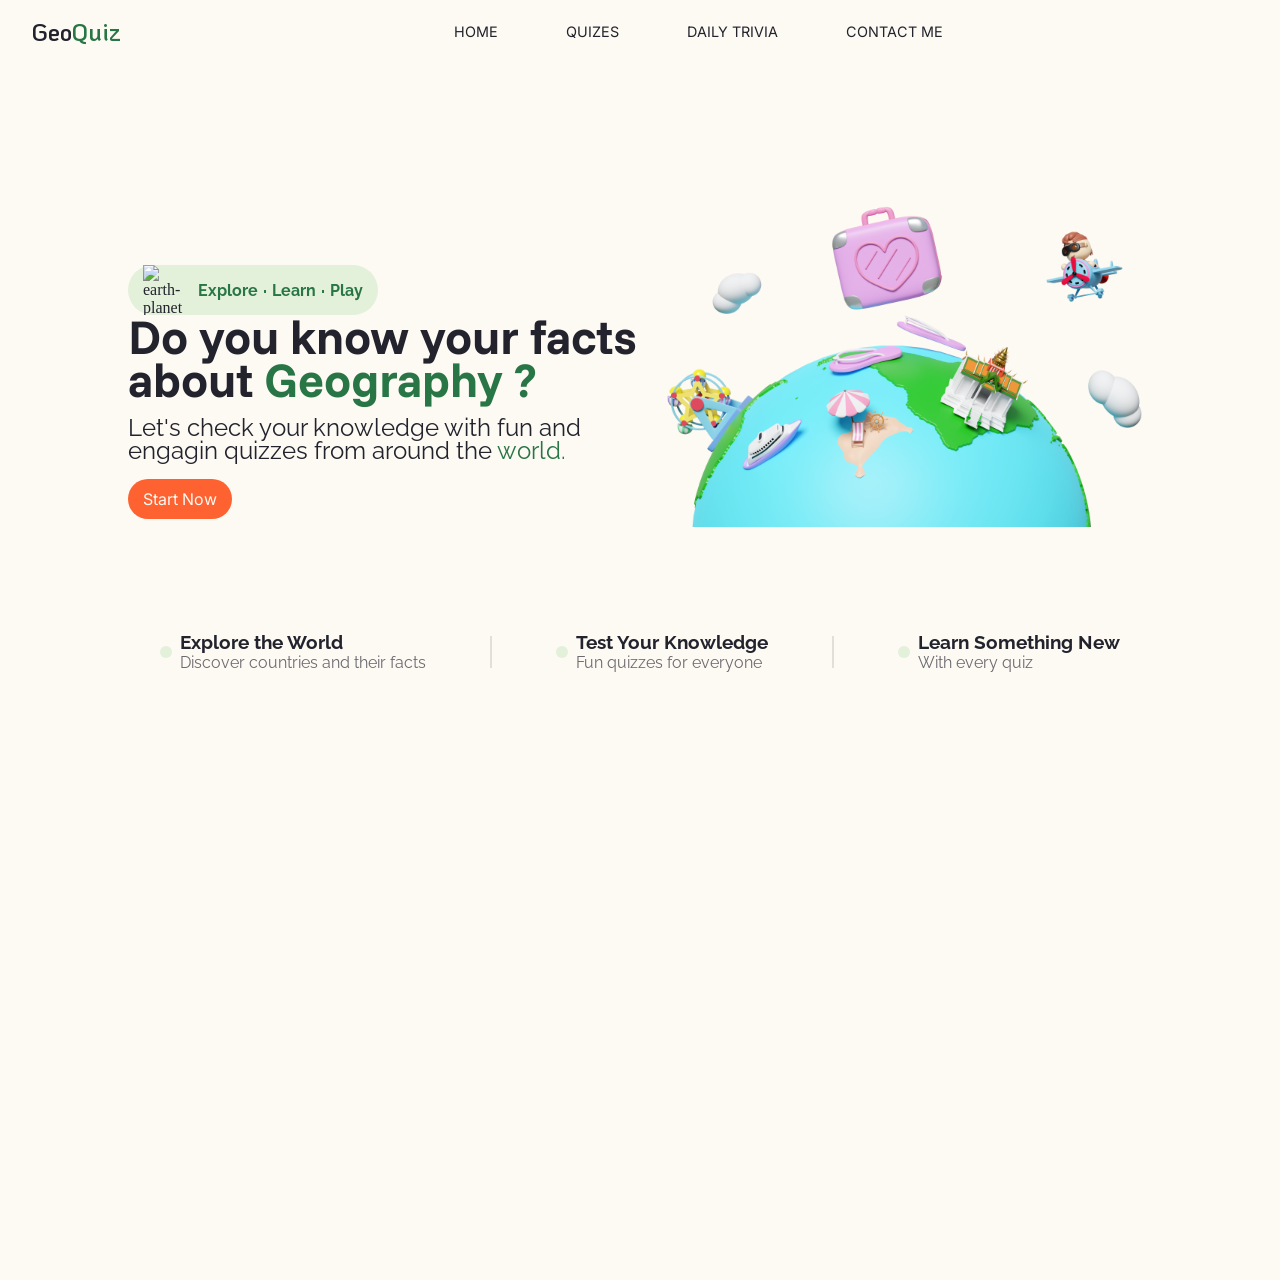
==== index.html @ d70a2295 "info section has been added" ====
<!doctype html>
<html lang="en">
  <head>
    <meta charset="UTF-8" />
    <meta name="viewport" content="width=device-width, initial-scale=1.0" />

    <!-- css file linking -->
    <link rel="stylesheet" href="styles.css" />

    <!-- icons link  -->
    <link
      href="https://cdn.jsdelivr.net/npm/remixicon@4.7.0/fonts/remixicon.css"
      rel="stylesheet"
    />

    <!-- font links -->
    <link rel="preconnect" href="https://fonts.googleapis.com" />
    <link rel="preconnect" href="https://fonts.gstatic.com" crossorigin />
    <link
      href="https://fonts.googleapis.com/css2?family=Funnel+Sans:ital,wght@0,300..800;1,300..800&family=Inter:ital,opsz,wght@0,14..32,100..900;1,14..32,100..900&family=KoHo:ital,wght@0,200;0,300;0,400;0,500;0,600;0,700;1,200;1,300;1,400;1,500;1,600;1,700&family=Raleway:ital,wght@0,100..900;1,100..900&family=Roboto:ital,wght@0,100..900;1,100..900&display=swap"
      rel="stylesheet"
    />
    <title>GeoQuiz</title>
  </head>
  <body>
    <nav>
      <div class="logo">
        <a>Geo<span>Quiz</span></a>
      </div>
      <menu>
        <a href="#">HOME</a>
        <a href="#">QUIZES</a>
        <a href="#">DAILY TRIVIA</a>
        <a href="#">CONTACT ME</a>
      </menu>
      <div class="side-menu">
        <button class="theme-btn" id="theme-btn">
          <i id="theme-icon" class="ri-sun-fill"></i>
        </button>
        <button class="hamburger-menu">
          <i class="ri-menu-fold-line"></i>
        </button>
      </div>
    </nav>
    <main>
      <section class="hero-section">
        <div class="hero-content">
          <div class="banner">
            <img
              width="50"
              height="50"
              src="https://img.icons8.com/bubbles/50/earth-planet.png"
              alt="earth-planet"
            />
            <p>Explore</p>
            <p class="middle-dot">&middot;</p>
            <p>Learn</p>
            <p class="middle-dot">&middot;</p>
            <p>Play</p>
          </div>
          <h1>Do you know your facts about <span>Geography ?</span></h1>
          <p class="sub-heading">Let's check your knowledge with fun and engagin quizzes from around the <span>world.</span></p>
          <a href="" class="primary-btn hero-btn">Start Now <i class="ri-arrow-right-fill"></i></a>
        </div>
        <div class="hero-image">
          <img src="./assets/vecteezy_3d-map-with-sandals-luggage-boy-propeller-plane-measure_43195519.png" alt="">
        </div>
      </section>

      <section class="info-section">
        <div class="info-card">
          <div class="image-container">
            <i class="ri-global-line"></i>
          </div>
          <div class="text-container">
            <h3>Explore the World</h3>
            <p>Discover countries and their facts</p>
          </div>
        </div>
        <div class="info-border"></div>
        <div class="info-card">
          <div class="image-container">
            <i class="ri-trophy-line"></i>
          </div>
          <div class="text-container">
            <h3>Test Your Knowledge</h3>
            <p>Fun quizzes for everyone</p>
          </div>
        </div>
        <div class="info-border"></div>
        <div class="info-card">
          <div class="image-container">
            <i class="ri-brain-3-line"></i>
          </div>
          <div class="text-container">
            <h3>Learn Something New</h3>
            <p>With every quiz</p>
          </div>
        </div>
      </section>
    </main>
    <script src="scripts.js"></script>
  </body>
</html>
---- styles.css ----
* {
  border: 0;
  margin: 0;
  box-sizing: border-box;
}

:root {
  /* Background */
  --color-background: #fdf9f3;
  --color-surface: #e3f0da;

  /* Text */
  --color-text-primary: #22232d;
  --color-text-secondary: #6b6a70;

  /* Brand colors */
  --color-primary: #287646;
  --color-primary-light: #eaf3e3;

  /* Buttons and highlights */
  --color-accent: #fd6230;
  --color-accent-hover: #e94e22;

  /* Borders and separators */
  --color-border: #e2ded8;
}

/* utility classes */

a {
  text-decoration: none;
  color: var(--color-text-primary);
}

span {
  color: var(--color-primary);
}

.primary-btn{
  font-family: "Inter";
  background-color: var(--color-accent);
  color: var(--color-background);
  padding: 10px 15px;
  border-radius: 2rem;
}

.primary-btn:hover{
  background-color: var(--color-accent-hover);
}

body {
  min-height: 100vh;
  min-height: 100vw;
  display: flex;
  flex-direction: column;
  align-items: center;
  justify-content: flex-start;
  background-color: var(--color-background);
  color: var(--color-text-primary);
}

nav {
  width: 95%;
  display: flex;
  align-items: center;
  align-items: center;
  justify-content: space-between;
  padding: 1rem 0;
}

.logo {
  font-family: "KoHo";
  font-size: 1.5rem;
  font-weight: 600;
}

menu {
  display: flex;
  align-items: center;
  gap: 3rem;

  @media(max-width: 800px){
    display: none;
  }
}

menu a {
  font-family: "Inter";
  color: var(--color-text-primary);
  font-size: 0.9rem;
  padding: 5px 10px;
  corner-shape: squircle;
  border-radius: 2.3rem;
}

menu a:hover {
  /* color: var(--color-accent); */
  background-color: var(--color-surface);
}

.theme-btn {
  background-color: transparent;
  font-size: 1.2rem;
  transition: all 0.3s;
  cursor: pointer;

  @media (max-width:800px) {
    display: none;
  }
}

.theme-btn:hover {
  transform: rotate(-45deg);
}

.hamburger-menu{
  background-color: transparent;
  font-size: 1.2rem;
  transition: all 0.3s;
  cursor: pointer;
  display: none;

  @media (max-width: 800px){
    display: block;
  }
}

main{
  width: 100%;
  display: flex;
  flex-direction: column;
  align-items: center;
  justify-content: flex-start;
  margin: 2rem 0;
}

.hero-section{
  display: flex;
  width: 80%;
  margin-top: 5%;
  height: 40vh;

  @media (max-width:900px) {
    flex-direction: column;
    width: 90%;
  }
}

.hero-content{
  width: 50%;
  display: flex;
  flex-direction: column;
  align-items: flex-start;
  justify-content: flex-end;
  height: 100%;

  @media (max-width:900px) {
    width: 100%;
    align-items: center;
    text-align: center;
  }
}

.banner{
  display: flex;
  align-items: center;
  gap: 5px;
  background-color: var(--color-surface);
  width:min-content;
  padding: 0 15px;
  border-radius: 40px;

  @media (max-width:900px) {
    font-size: 0.8rem;
  }
}

.banner img{
  @media (max-width:900px) {
    width: 40px;
    height: 40px;
  }
}

.banner p{
  font-family: "Raleway";
  color: var(--color-primary);
  font-weight: 700;
}

.middle-dot{
  font-weight: 900;
  font-size: large;
}

.hero-content h1{
  font-family: "Funnel Sans";
  font-size: 3rem;
  line-height: 90%;
  margin-bottom: 1rem;

  @media (max-width:900px) {
    font-size: 2rem;
  }
}

.sub-heading{
  font-family: "Raleway";
  font-size: 1.5rem;
  line-height: 95%;
  margin-bottom: 1rem;

  @media (max-width:900px) {
    font-size: 1.3rem;
  }
}

.hero-image{
  width: 50%;
  display: flex;
  align-items: center;
  justify-content: center;

  @media (max-width:900px) {
    display: flex;
    align-self: flex-start;
    order: -1;
    width: 100%;
    margin-bottom: 2rem;
    align-items: center;
    justify-content: center;
  }
}

.hero-image img{
  width: 600px;

  @media (max-width:900px) {
    width: 100%;
  }
}

.info-section{
  width: 75%;
  display: flex;
  align-items: center;
  justify-content: space-between;
  margin-top: 7rem;

  @media (max-width:800px) {
    flex-direction: column;
    align-items: center;
    margin-top: 50%;
    gap: 1.3rem;
  }
}

.info-card{
  display: flex;
  align-items: center;
  gap: 0.5rem;
  font-family: "Raleway";
}

.image-container{
  font-size: 2rem;
  background-color: var(--color-surface);
  padding: 6px;
  border-radius: 50%;
}

.text-container h3{
  color: var(--color-text-primary);
}

.text-container p{
  color: var(--color-text-secondary);
}

.info-border{
  height: 2rem;
  border: solid 1px var(--color-border);
}
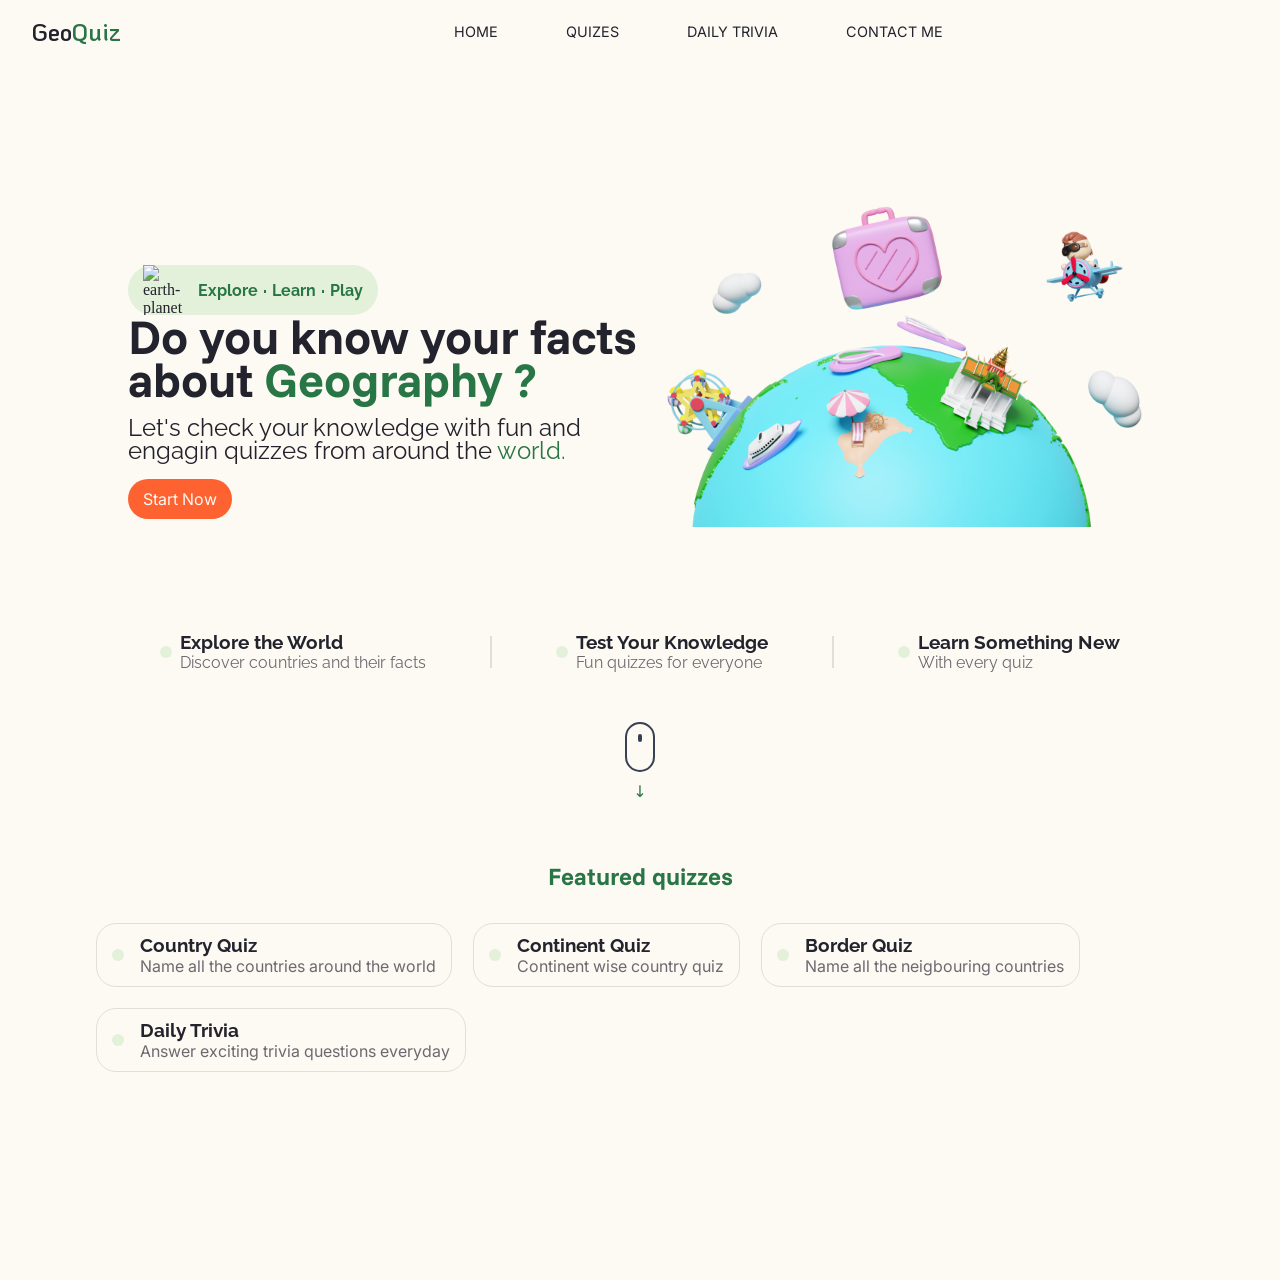
==== commit 9b84a96a: "feature quiz section has been added in the landing page" ====
--- a/index.html
+++ b/index.html
@@ -59,11 +59,19 @@
             <p>Play</p>
           </div>
           <h1>Do you know your facts about <span>Geography ?</span></h1>
-          <p class="sub-heading">Let's check your knowledge with fun and engagin quizzes from around the <span>world.</span></p>
-          <a href="" class="primary-btn hero-btn">Start Now <i class="ri-arrow-right-fill"></i></a>
+          <p class="sub-heading">
+            Let's check your knowledge with fun and engagin quizzes from around
+            the <span>world.</span>
+          </p>
+          <a href="" class="primary-btn hero-btn"
+            >Start Now <i class="ri-arrow-right-fill"></i
+          ></a>
         </div>
         <div class="hero-image">
-          <img src="./assets/vecteezy_3d-map-with-sandals-luggage-boy-propeller-plane-measure_43195519.png" alt="">
+          <img
+            src="./assets/vecteezy_3d-map-with-sandals-luggage-boy-propeller-plane-measure_43195519.png"
+            alt=""
+          />
         </div>
       </section>
 
@@ -98,6 +106,59 @@
           </div>
         </div>
       </section>
+
+      <section class="scroll-wheel-container">
+        <div class="mouse-scroll">
+          <div class="mouse">
+            <div class="wheel"></div>
+          </div>
+          <div class="arrow-scroll">
+            <span>&#8595;</span>
+          </div>
+        </div>
+      </section>
+
+      <section class="featured-quiz-section">
+        <h1>Featured quizzes</h1>
+        <div class="quiz-card-container">
+          <a href="" class="quiz-card">
+            <div class="image-container">
+              <i class="ri-global-line"></i>
+            </div>
+            <div class="text-container">
+              <h3>Country Quiz</h3>
+              <p>Name all the countries around the world</p>
+            </div>
+          </a>
+          <a href="" class="quiz-card">
+            <div class="image-container">
+              <i class="ri-global-line"></i>
+            </div>
+            <div class="text-container">
+              <h3>Continent Quiz</h3>
+              <p>Continent wise country quiz</p>
+            </div>
+          </a>
+          <a href="" class="quiz-card">
+            <div class="image-container">
+              <i class="ri-global-line"></i>
+            </div>
+            <div class="text-container">
+              <h3>Border Quiz</h3>
+              <p>Name all the neigbouring countries</p>
+            </div>
+          </a>
+          <a href="" class="quiz-card">
+            <div class="image-container">
+              <i class="ri-global-line"></i>
+            </div>
+            <div class="text-container">
+              <h3>Daily Trivia</h3>
+              <p>Answer exciting trivia questions everyday</p>
+            </div>
+          </a>
+        </div>
+      </section>
     </main>
     <script src="scripts.js"></script>
   </body>
--- a/styles.css
+++ b/styles.css
@@ -36,7 +36,7 @@
   color: var(--color-primary);
 }
 
-.primary-btn{
+.primary-btn {
   font-family: "Inter";
   background-color: var(--color-accent);
   color: var(--color-background);
@@ -44,7 +44,7 @@
   border-radius: 2rem;
 }
 
-.primary-btn:hover{
+.primary-btn:hover {
   background-color: var(--color-accent-hover);
 }
 
@@ -79,7 +79,7 @@
   align-items: center;
   gap: 3rem;
 
-  @media(max-width: 800px){
+  @media (max-width: 800px) {
     display: none;
   }
 }
@@ -91,6 +91,7 @@
   padding: 5px 10px;
   corner-shape: squircle;
   border-radius: 2.3rem;
+  text-decoration: none;
 }
 
 menu a:hover {
@@ -104,7 +105,7 @@
   transition: all 0.3s;
   cursor: pointer;
 
-  @media (max-width:800px) {
+  @media (max-width: 800px) {
     display: none;
   }
 }
@@ -113,19 +114,19 @@
   transform: rotate(-45deg);
 }
 
-.hamburger-menu{
+.hamburger-menu {
   background-color: transparent;
   font-size: 1.2rem;
   transition: all 0.3s;
   cursor: pointer;
   display: none;
 
-  @media (max-width: 800px){
+  @media (max-width: 800px) {
     display: block;
   }
 }
 
-main{
+main {
   width: 100%;
   display: flex;
   flex-direction: column;
@@ -134,19 +135,19 @@
   margin: 2rem 0;
 }
 
-.hero-section{
+.hero-section {
   display: flex;
   width: 80%;
   margin-top: 5%;
   height: 40vh;
 
-  @media (max-width:900px) {
+  @media (max-width: 900px) {
     flex-direction: column;
     width: 90%;
   }
 }
 
-.hero-content{
+.hero-content {
   width: 50%;
   display: flex;
   flex-direction: column;
@@ -154,74 +155,74 @@
   justify-content: flex-end;
   height: 100%;
 
-  @media (max-width:900px) {
+  @media (max-width: 900px) {
     width: 100%;
     align-items: center;
     text-align: center;
   }
 }
 
-.banner{
+.banner {
   display: flex;
   align-items: center;
   gap: 5px;
   background-color: var(--color-surface);
-  width:min-content;
+  width: min-content;
   padding: 0 15px;
   border-radius: 40px;
 
-  @media (max-width:900px) {
+  @media (max-width: 900px) {
     font-size: 0.8rem;
   }
 }
 
-.banner img{
-  @media (max-width:900px) {
+.banner img {
+  @media (max-width: 900px) {
     width: 40px;
     height: 40px;
   }
 }
 
-.banner p{
+.banner p {
   font-family: "Raleway";
   color: var(--color-primary);
   font-weight: 700;
 }
 
-.middle-dot{
+.middle-dot {
   font-weight: 900;
   font-size: large;
 }
 
-.hero-content h1{
+.hero-content h1 {
   font-family: "Funnel Sans";
   font-size: 3rem;
   line-height: 90%;
   margin-bottom: 1rem;
 
-  @media (max-width:900px) {
+  @media (max-width: 900px) {
     font-size: 2rem;
   }
 }
 
-.sub-heading{
+.sub-heading {
   font-family: "Raleway";
   font-size: 1.5rem;
   line-height: 95%;
   margin-bottom: 1rem;
 
-  @media (max-width:900px) {
+  @media (max-width: 900px) {
     font-size: 1.3rem;
   }
 }
 
-.hero-image{
+.hero-image {
   width: 50%;
   display: flex;
   align-items: center;
   justify-content: center;
 
-  @media (max-width:900px) {
+  @media (max-width: 900px) {
     display: flex;
     align-self: flex-start;
     order: -1;
@@ -232,52 +233,163 @@
   }
 }
 
-.hero-image img{
+.hero-image img {
   width: 600px;
 
-  @media (max-width:900px) {
+  @media (max-width: 900px) {
     width: 100%;
   }
 }
 
-.info-section{
+.info-section {
   width: 75%;
   display: flex;
   align-items: center;
   justify-content: space-between;
   margin-top: 7rem;
 
-  @media (max-width:800px) {
+  @media (max-width: 800px) {
     flex-direction: column;
-    align-items: center;
+    align-items: flex-start;
     margin-top: 50%;
     gap: 1.3rem;
   }
 }
 
-.info-card{
+.info-card {
   display: flex;
   align-items: center;
   gap: 0.5rem;
   font-family: "Raleway";
 }
 
-.image-container{
+.image-container {
   font-size: 2rem;
   background-color: var(--color-surface);
   padding: 6px;
   border-radius: 50%;
 }
 
-.text-container h3{
+.text-container h3 {
   color: var(--color-text-primary);
 }
 
-.text-container p{
+.text-container p {
   color: var(--color-text-secondary);
 }
 
-.info-border{
+.info-border {
   height: 2rem;
   border: solid 1px var(--color-border);
-}+}
+
+.scroll-wheel-container {
+  @media (max-width: 900px) {
+    display: none;
+  }
+}
+
+/* scroll-down-animation */
+.mouse-scroll {
+  font-family:
+    system-ui, "Segoe UI", Roboto, Helvetica, Arial, sans-serif,
+    "Apple Color Emoji", "Segoe UI Emoji", "Segoe UI Symbol";
+  display: flex;
+  flex-direction: column;
+  align-items: center;
+  gap: 10px;
+  margin-top: 50px;
+}
+.mouse {
+  width: 30px;
+  height: 50px;
+  border: 2px solid #374151;
+  border-radius: 20px;
+  position: relative;
+}
+.wheel {
+  width: 4px;
+  height: 8px;
+  background: #374151;
+  border-radius: 2px;
+  position: absolute;
+  top: 10px;
+  left: 50%;
+  transform: translateX(-50%);
+  animation: scroll 1.5s infinite;
+}
+.arrow-scroll {
+  color: #374151;
+  animation: fade 1.5s infinite;
+}
+@keyframes scroll {
+  0% {
+    top: 10px;
+    opacity: 1;
+  }
+  100% {
+    top: 30px;
+    opacity: 0;
+  }
+}
+@keyframes fade {
+  0% {
+    opacity: 0;
+  }
+  50% {
+    opacity: 1;
+  }
+  100% {
+    opacity: 0;
+  }
+}
+
+.featured-quiz-section {
+  margin-top: 60px;
+  width: 85%;
+  display: flex;
+  flex-direction: column;
+  align-items: center;
+  gap: 2rem;
+}
+
+.quiz-card-container{
+  display: flex;
+  flex-wrap: wrap;
+  gap: 1.3rem;
+}
+
+.featured-quiz-section h1 {
+  font-family: "Funnel Sans";
+  color: var(--color-primary);
+}
+
+.featured-quiz-section .quiz-card {
+  text-decoration: none;
+  display: flex;
+  align-items: center;
+  justify-content: center;
+  border: solid 1px var(--color-border);
+  padding: 10px 15px;
+  gap: 1rem;
+  border-radius: 20px;
+  corner-shape: squircle;
+
+  @media (max-width:900px) {
+    width: 100%;
+    justify-content: flex-start;
+  }
+
+  .image-container{
+    color: var(--color-primary);
+  }
+
+  h3{
+    font-family: "Raleway";
+  }
+
+  p{
+    font-family: "Inter";
+    color: var(--color-text-secondary);
+  }
+}
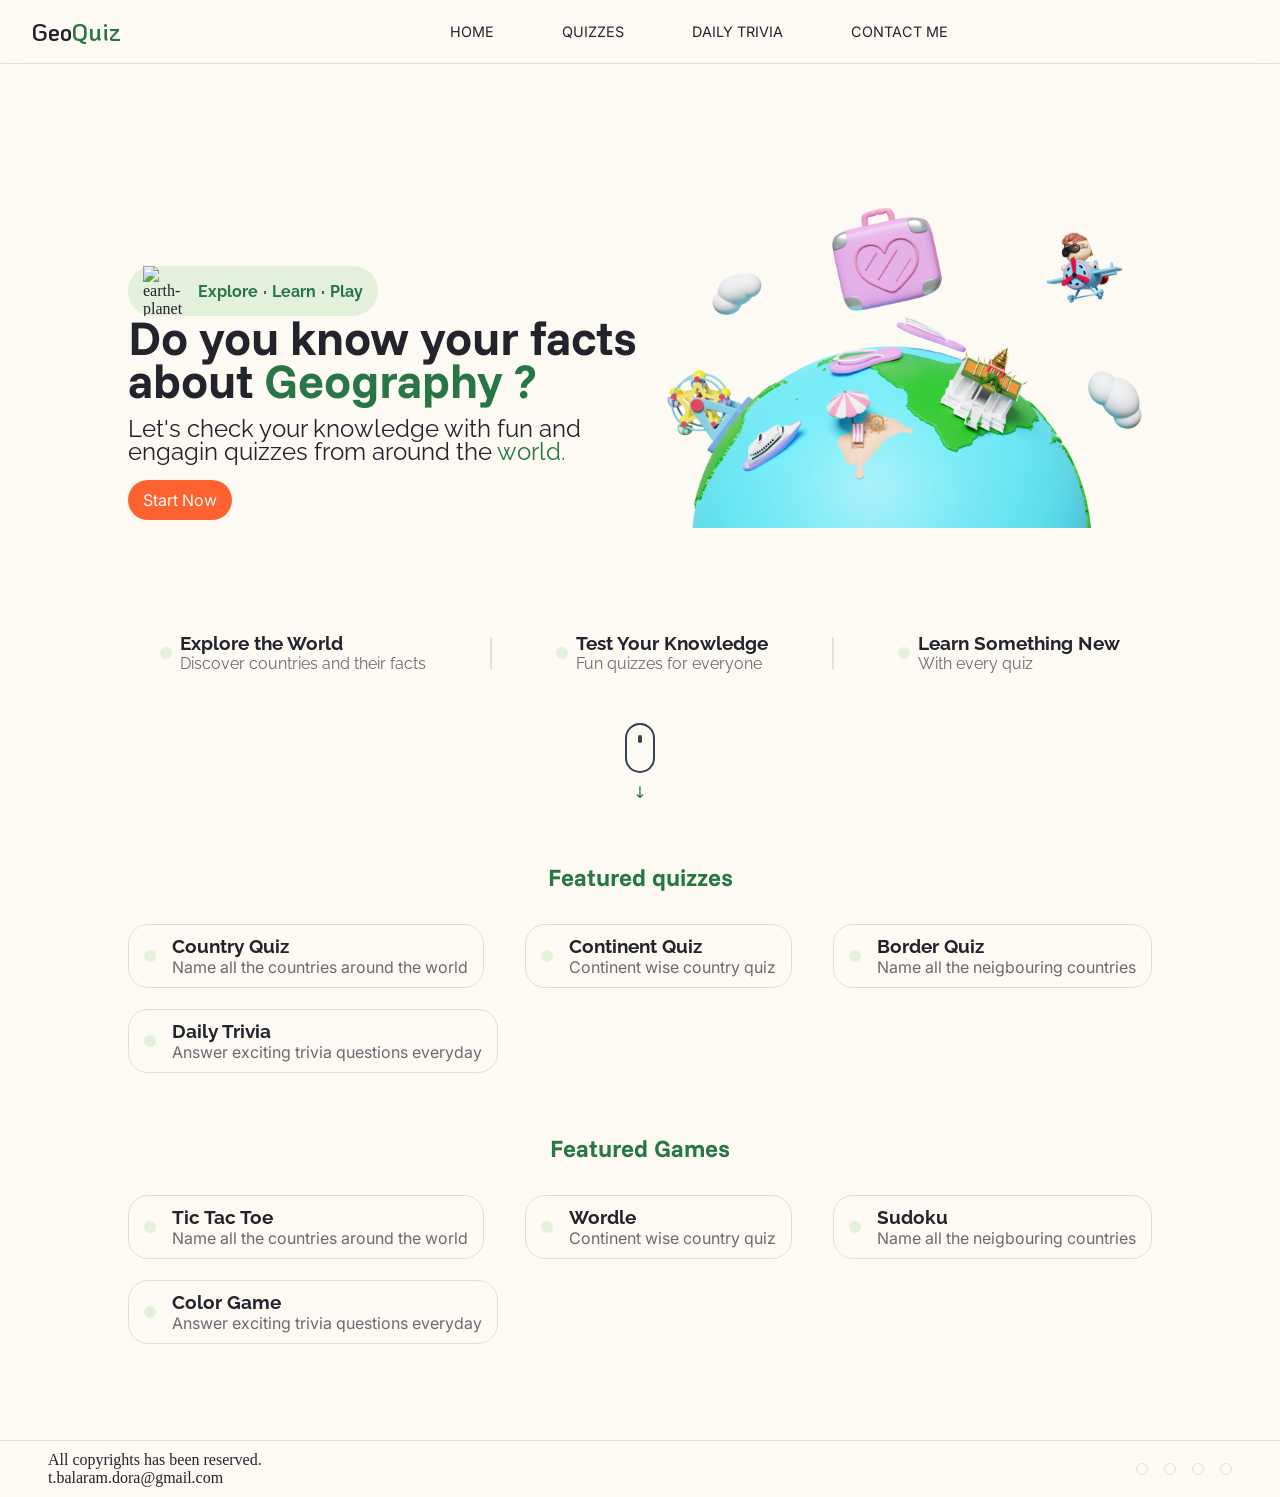
==== commit d98a87e9: "featured game section and footer has been added" ====
--- a/index.html
+++ b/index.html
@@ -29,16 +29,13 @@
       </div>
       <menu>
         <a href="#">HOME</a>
-        <a href="#">QUIZES</a>
+        <a href="#">QUIZZES</a>
         <a href="#">DAILY TRIVIA</a>
         <a href="#">CONTACT ME</a>
       </menu>
       <div class="side-menu">
         <button class="theme-btn" id="theme-btn">
           <i id="theme-icon" class="ri-sun-fill"></i>
-        </button>
-        <button class="hamburger-menu">
-          <i class="ri-menu-fold-line"></i>
         </button>
       </div>
     </nav>
@@ -63,7 +60,7 @@
             Let's check your knowledge with fun and engagin quizzes from around
             the <span>world.</span>
           </p>
-          <a href="" class="primary-btn hero-btn"
+          <a href="./dashboard/dashboard.html" class="primary-btn hero-btn"
             >Start Now <i class="ri-arrow-right-fill"></i
           ></a>
         </div>
@@ -159,7 +156,63 @@
           </a>
         </div>
       </section>
+
+      <section class="featured-quiz-section">
+        <h1>Featured Games</h1>
+        <div class="quiz-card-container">
+          <a href="" class="quiz-card">
+            <div class="image-container">
+              <i class="ri-grid-fill"></i>
+            </div>
+            <div class="text-container">
+              <h3>Tic Tac Toe</h3>
+              <p>Name all the countries around the world</p>
+            </div>
+          </a>
+          <a href="" class="quiz-card">
+            <div class="image-container">
+              <i class="ri-grid-fill"></i>
+            </div>
+            <div class="text-container">
+              <h3>Wordle</h3>
+              <p>Continent wise country quiz</p>
+            </div>
+          </a>
+          <a href="" class="quiz-card">
+            <div class="image-container">
+              <i class="ri-grid-fill"></i>
+            </div>
+            <div class="text-container">
+              <h3>Sudoku</h3>
+              <p>Name all the neigbouring countries</p>
+            </div>
+          </a>
+          <a href="" class="quiz-card">
+            <div class="image-container">
+              <i class="ri-grid-fill"></i>
+            </div>
+            <div class="text-container">
+              <h3>Color Game</h3>
+              <p>Answer exciting trivia questions everyday</p>
+            </div>
+          </a>
+        </div>
+      </section>
     </main>
+    <footer>
+      <div class="copyrights-container">
+        <p>
+          <i class="ri-copyright-fill"></i>All copyrights has been reserved.
+        </p>
+        <a href="mailto:t.balaram.dora@gmail.com">t.balaram.dora@gmail.com</a>
+      </div>
+      <div class="social-links-container">
+        <a href=""><i class="ri-linkedin-fill"></i></a>
+        <a href=""><i class="ri-github-fill"></i></a>
+        <a href=""><i class="ri-instagram-fill"></i></a>
+        <a href=""><i class="ri-twitter-x-line"></i></a>
+      </div>
+    </footer>
     <script src="scripts.js"></script>
   </body>
 </html>
--- a/styles.css
+++ b/styles.css
@@ -23,6 +23,20 @@
 
   /* Borders and separators */
   --color-border: #e2ded8;
+}
+
+.dark-theme{
+  --color-background:#0f0f0fef;
+
+  --color-text-primary: #fdf9f3;
+  --color-text-secondary: #e3f0dac8;
+
+  --color-primary: #00dc82;
+
+  --color-accent:#fd6230;
+  --color-accent-hover:#e94e22;
+
+  --color-border:#e2ded8; 
 }
 
 /* utility classes */
@@ -60,12 +74,16 @@
 }
 
 nav {
-  width: 95%;
+  width: 100%;
   display: flex;
   align-items: center;
   align-items: center;
   justify-content: space-between;
-  padding: 1rem 0;
+  padding: 1rem 2rem;
+  border-bottom: var(--color-border) 1px solid;
+  position: sticky;
+  top: 0;
+  backdrop-filter: blur(10px);
 }
 
 .logo {
@@ -82,6 +100,12 @@
   @media (max-width: 800px) {
     display: none;
   }
+}
+
+.side-menu{
+  display: flex;
+  align-items: center;
+  justify-content: center;
 }
 
 menu a {
@@ -104,10 +128,7 @@
   font-size: 1.2rem;
   transition: all 0.3s;
   cursor: pointer;
-
-  @media (max-width: 800px) {
-    display: none;
-  }
+  color: var(--color-text-primary);
 }
 
 .theme-btn:hover {
@@ -120,6 +141,7 @@
   transition: all 0.3s;
   cursor: pointer;
   display: none;
+  color: var(--color-text-primary);
 
   @media (max-width: 800px) {
     display: block;
@@ -268,6 +290,7 @@
   background-color: var(--color-surface);
   padding: 6px;
   border-radius: 50%;
+  color: var(--color-primary);
 }
 
 .text-container h3 {
@@ -346,7 +369,7 @@
 
 .featured-quiz-section {
   margin-top: 60px;
-  width: 85%;
+  width: 80%;
   display: flex;
   flex-direction: column;
   align-items: center;
@@ -357,6 +380,7 @@
   display: flex;
   flex-wrap: wrap;
   gap: 1.3rem;
+  justify-content: space-between;
 }
 
 .featured-quiz-section h1 {
@@ -380,10 +404,6 @@
     justify-content: flex-start;
   }
 
-  .image-container{
-    color: var(--color-primary);
-  }
-
   h3{
     font-family: "Raleway";
   }
@@ -393,3 +413,68 @@
     color: var(--color-text-secondary);
   }
 }
+
+.quiz-card .image-container i{
+  color: var(--color-primary);
+}
+
+.bottom-navbar{
+  display: none;
+  border: none;
+
+  @media (max-width:900px) {
+    display: flex;
+    width: 100%;
+    bottom: 0;
+    z-index: 1;
+    position: sticky;
+  }
+}
+
+footer{
+  margin-top: 4rem;
+  width: 100%;
+  display: flex;
+  padding: 10px 3rem;
+  align-items: center;
+  justify-content: space-between;
+  border-top: 1px solid var(--color-border);
+
+  @media (max-width:900px) {
+    flex-direction: column;
+  }
+
+  .copyrights-container{
+    @media (max-width:900px) {
+      width: 100%;
+      display: flex;
+      flex-direction: column;
+      align-items: center;
+      justify-content: center;
+    }
+  }
+
+  .social-links-container{
+    display: flex;
+    align-items: center;
+    gap: 1rem;
+
+    @media (max-width:900px) {
+      display: none;
+    }
+
+    a{
+      padding: 5px;
+      border: 1px solid var(--color-border);
+      border-radius: 50%;
+      font-size: 1.2rem;
+      color: var(--color-text-primary);
+    }
+
+    a:hover{
+      background-color: var(--color-text-primary);
+      color: var(--color-background);
+      border: none;
+    }
+  }
+}
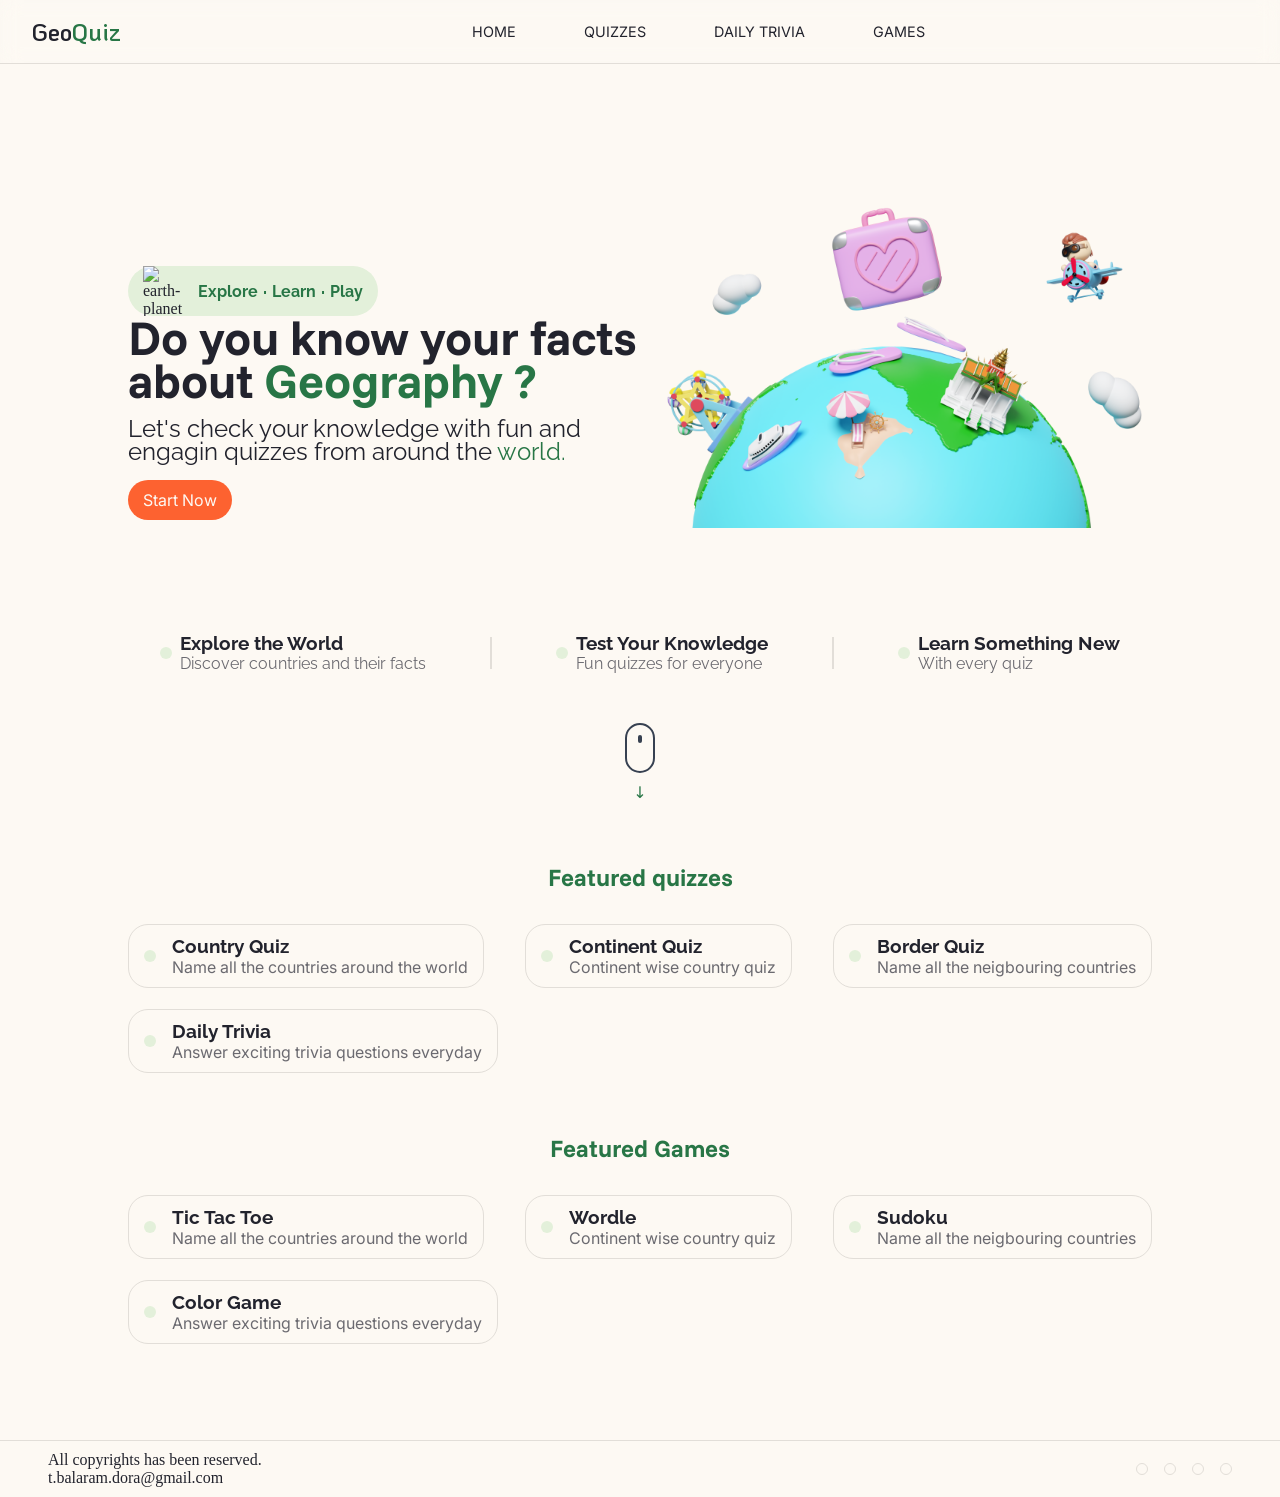
==== commit b3a4e929: "made both the up nav bar and bottom nav bar working" ====
--- a/index.html
+++ b/index.html
@@ -29,9 +29,9 @@
       </div>
       <menu>
         <a href="#">HOME</a>
-        <a href="#">QUIZZES</a>
-        <a href="#">DAILY TRIVIA</a>
-        <a href="#">CONTACT ME</a>
+        <a href="#quiz-section">QUIZZES</a>
+        <a href="#quiz-section">DAILY TRIVIA</a>
+        <a href="#game-section">GAMES</a>
       </menu>
       <div class="side-menu">
         <button class="theme-btn" id="theme-btn">
@@ -115,7 +115,7 @@
         </div>
       </section>
 
-      <section class="featured-quiz-section">
+      <section class="featured-quiz-section" id="quiz-section">
         <h1>Featured quizzes</h1>
         <div class="quiz-card-container">
           <a href="" class="quiz-card">
@@ -157,7 +157,7 @@
         </div>
       </section>
 
-      <section class="featured-quiz-section">
+      <section class="featured-quiz-section" id="game-section">
         <h1>Featured Games</h1>
         <div class="quiz-card-container">
           <a href="" class="quiz-card">
@@ -213,6 +213,24 @@
         <a href=""><i class="ri-twitter-x-line"></i></a>
       </div>
     </footer>
+    <nav class="bottom-nav-bar">
+      <a href="#"
+        ><img src="./assets/home.png" alt="" />
+        <p>Home</p>
+      </a>
+      <a href="#quiz-section"
+        ><img src="./assets/quiz.png" alt="" />
+        <p>Quizzes</p>
+      </a>
+      <a href="#game-section"
+        ><img src="./assets/console.png" alt="" />
+        <p>Games</p>
+      </a>
+      <a href="#quiz-section"
+        ><img src="./assets/brain.png" alt="" />
+        <p>Trivia</p>
+      </a>
+    </nav>
     <script src="scripts.js"></script>
   </body>
 </html>
--- a/styles.css
+++ b/styles.css
@@ -25,18 +25,18 @@
   --color-border: #e2ded8;
 }
 
-.dark-theme{
-  --color-background:#0f0f0fef;
+.dark-theme {
+  --color-background: #0f0f0fef;
 
   --color-text-primary: #fdf9f3;
   --color-text-secondary: #e3f0dac8;
 
   --color-primary: #00dc82;
 
-  --color-accent:#fd6230;
-  --color-accent-hover:#e94e22;
-
-  --color-border:#e2ded8; 
+  --color-accent: #fd6230;
+  --color-accent-hover: #e94e22;
+
+  --color-border: #e2ded8;
 }
 
 /* utility classes */
@@ -102,7 +102,7 @@
   }
 }
 
-.side-menu{
+.side-menu {
   display: flex;
   align-items: center;
   justify-content: center;
@@ -376,7 +376,7 @@
   gap: 2rem;
 }
 
-.quiz-card-container{
+.quiz-card-container {
   display: flex;
   flex-wrap: wrap;
   gap: 1.3rem;
@@ -399,30 +399,30 @@
   border-radius: 20px;
   corner-shape: squircle;
 
-  @media (max-width:900px) {
+  @media (max-width: 900px) {
     width: 100%;
     justify-content: flex-start;
   }
 
-  h3{
+  h3 {
     font-family: "Raleway";
   }
 
-  p{
+  p {
     font-family: "Inter";
     color: var(--color-text-secondary);
   }
 }
 
-.quiz-card .image-container i{
+.quiz-card .image-container i {
   color: var(--color-primary);
 }
 
-.bottom-navbar{
+.bottom-navbar {
   display: none;
   border: none;
 
-  @media (max-width:900px) {
+  @media (max-width: 900px) {
     display: flex;
     width: 100%;
     bottom: 0;
@@ -431,7 +431,7 @@
   }
 }
 
-footer{
+footer {
   margin-top: 4rem;
   width: 100%;
   display: flex;
@@ -440,12 +440,12 @@
   justify-content: space-between;
   border-top: 1px solid var(--color-border);
 
-  @media (max-width:900px) {
+  @media (max-width: 900px) {
     flex-direction: column;
   }
 
-  .copyrights-container{
-    @media (max-width:900px) {
+  .copyrights-container {
+    @media (max-width: 900px) {
       width: 100%;
       display: flex;
       flex-direction: column;
@@ -454,16 +454,16 @@
     }
   }
 
-  .social-links-container{
+  .social-links-container {
     display: flex;
     align-items: center;
     gap: 1rem;
 
-    @media (max-width:900px) {
+    @media (max-width: 900px) {
       display: none;
     }
 
-    a{
+    a {
       padding: 5px;
       border: 1px solid var(--color-border);
       border-radius: 50%;
@@ -471,10 +471,40 @@
       color: var(--color-text-primary);
     }
 
-    a:hover{
+    a:hover {
       background-color: var(--color-text-primary);
       color: var(--color-background);
       border: none;
     }
   }
 }
+
+.bottom-nav-bar {
+  display: none;
+  @media (max-width: 900px) {
+    display: flex;
+    justify-content: space-around;
+    bottom: 5px;
+    position: sticky;
+    padding: 5px;
+    margin-bottom: 5px;
+    border-radius: 20px;
+    border: 1px solid var(--color-border);
+    width: 90%;
+
+    a {
+      display: flex;
+      flex-direction: column;
+      align-items: center;
+      justify-content: center;
+      gap: 3px;
+      img {
+        width: 1.5rem;
+      }
+      p{
+        font-family: "Inter";
+        font-size: 0.7rem;
+      }
+    }
+  }
+}
